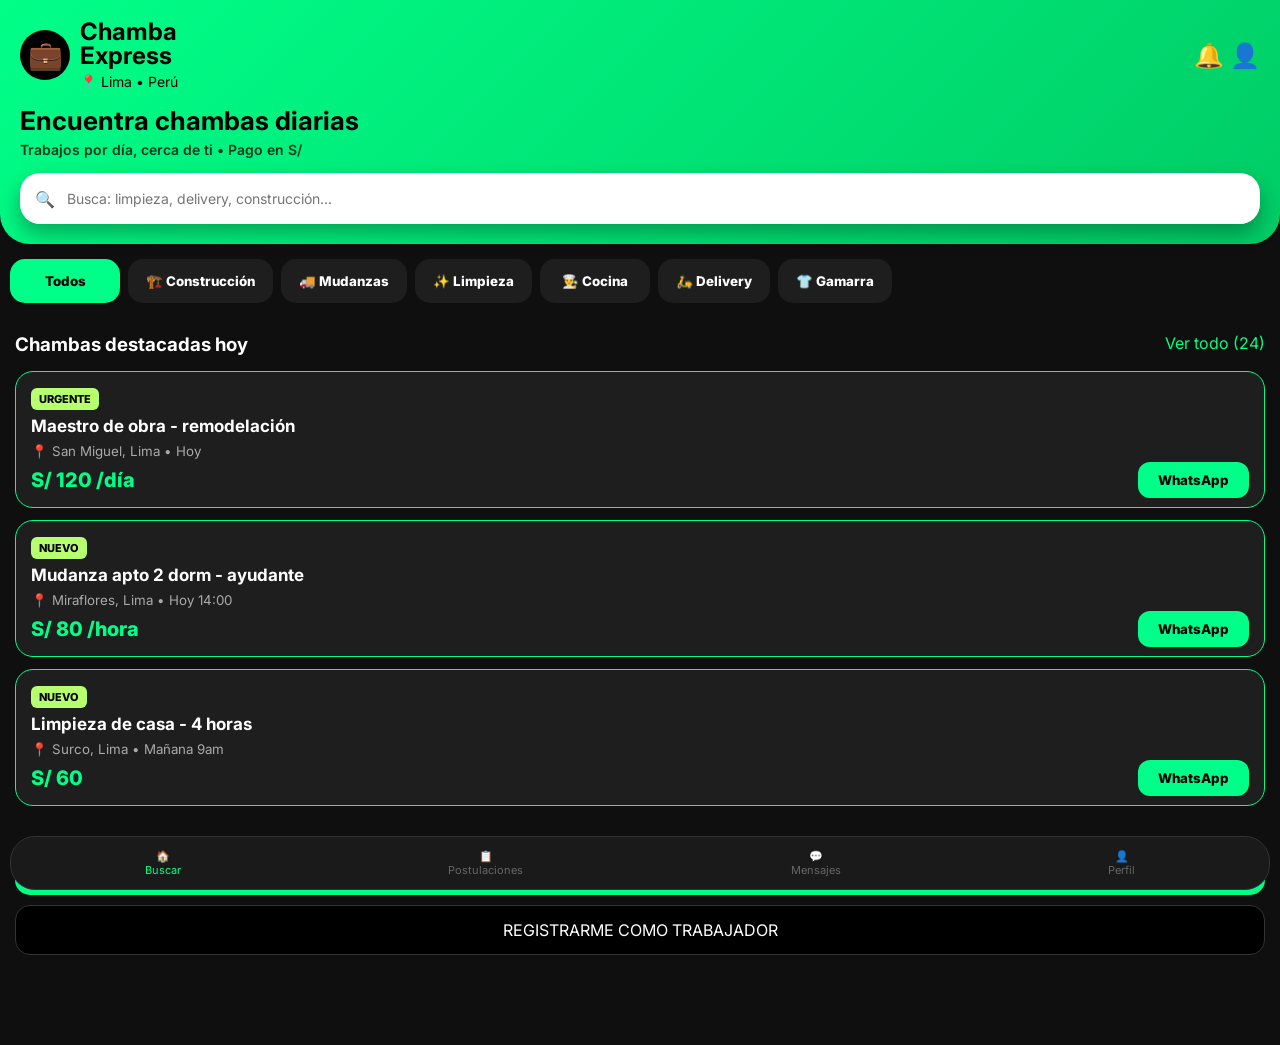
==== index.html @ c12f16a2 "Actualizar index.html" ====
<!DOCTYPE html>
<html lang="es">
<head>
<meta charset="UTF-8">
<meta name="viewport" content="width=device-width, initial-scale=1.0">
<title>Chamba Express Lima</title>
<link href="https://fonts.googleapis.com/css2?family=Inter:wght@600;800&display=swap" rel="stylesheet">
<style>
*{font-family:'Inter',sans-serif;margin:0;box-sizing:border-box}
body{background:#0f0f0f;color:white;padding-bottom:90px}
.header{background:linear-gradient(135deg,#00ff88 0%,#00cc66 100%);padding:20px;border-radius:0 0 30px 30px}
.top{display:flex;justify-content:space-between;align-items:center}
.logo{display:flex;gap:10px;align-items:center}
.logo-icon{width:50px;height:50px;background:black;border-radius:50%;display:flex;align-items:center;justify-content:center;font-size:28px}
.header h1{color:black;line-height:1;font-size:24px}
.header p{color:black;font-size:14px;margin-top:5px}
.search-box{background:white;border-radius:20px;padding:5px 15px;display:flex;align-items:center;margin-top:15px;box-shadow:0 10px 20px rgba(0,0,0,.3)}
.search-box input{flex:1;border:none;padding:12px;outline:none;font-size:14px;color:#333}
.rubros{display:flex;gap:8px;overflow-x:auto;padding:15px 10px;scrollbar-width:none}
.rubros button{white-space:nowrap;border:none;padding:14px 18px;border-radius:15px;font-weight:800;background:#1e1e1e;color:white;min-width:110px}
.rubros button.active{background:#00ff88;color:black}
.section{padding:15px}
.card{background:#1e1e1e;border:1.5px solid #00ff88;border-radius:18px;padding:15px;margin-bottom:12px;position:relative}
.badge{background:#b6ff6e;color:black;font-size:11px;font-weight:800;padding:4px 8px;border-radius:6px;display:inline-block;margin-bottom:6px}
.card h3{font-size:17px;margin-bottom:4px}
.card small{color:#aaa}
.price{color:#00ff88;font-weight:800;font-size:20px;margin-top:8px}
.wa-btn{background:#00ff88;color:black;border:none;padding:10px 20px;border-radius:12px;font-weight:800;float:right;margin-top:-30px}
.btn-main{display:block;background:#00ff88;color:black;text-align:center;padding:16px;border-radius:15px;font-weight:800;text-decoration:none;margin:10px 15px}
.btn-sec{display:block;background:black;border:1.5px solid #333;color:white;text-align:center;padding:14px;border-radius:15px;text-decoration:none;margin:0 15px}
.nav{position:fixed;bottom:10px;left:10px;right:10px;background:#1a1a1a;border-radius:25px;display:flex;justify-content:space-around;padding:12px 0;border:1px solid #333}
.nav div{text-align:center;color:#666;font-size:11px}
.nav .active{color:#00ff88}
</style>
</head>
<body>

<div class="header">
<div class="top">
<div class="logo"><div class="logo-icon">💼</div><div><h1>Chamba<br>Express</h1><p>📍 Lima • Perú</p></div></div>
<div style="font-size:24px">🔔 👤</div>
</div>
<h2 style="color:black;margin-top:15px;font-size:26px;">Encuentra chambas diarias</h2>
<p style="color:#003a1f;font-weight:600">Trabajos por día, cerca de ti • Pago en S/</p>
<div class="search-box">
<span>🔍</span><input id="buscador" placeholder="Busca: limpieza, delivery, construcción..." onkeyup="filtrar()">
</div>
</div>

<div class="rubros">
<button class="active" onclick="filtrarRubro('Todos')">Todos</button>
<button onclick="filtrarRubro('Construccion')">🏗️ Construcción</button>
<button onclick="filtrarRubro('Mudanza')">🚚 Mudanzas</button>
<button onclick="filtrarRubro('Limpieza')">✨ Limpieza</button>
<button onclick="filtrarRubro('Cocina')">👨‍🍳 Cocina</button>
<button onclick="filtrarRubro('Delivery')">🛵 Delivery</button>
<button onclick="filtrarRubro('Gamarra')">👕 Gamarra</button>
</div>

<div class="section">
<div style="display:flex;justify-content:space-between"><h3>Chambas destacadas hoy</h3><span style="color:#00ff88">Ver todo (24)</span></div>
<div id="avisos" style="margin-top:15px"></div>
</div>

<a href="publicar.html" class="btn-main">+ PUBLICAR CHAMBA (Empleador)</a>
<a href="registro.html" class="btn-sec">REGISTRARME COMO TRABAJADOR</a>

<div class="nav">
<div class="active">🏠<br>Buscar</div><div>📋<br>Postulaciones</div><div>💬<br>Mensajes</div><div>👤<br>Perfil</div>
</div>

<script>
let avisos = JSON.parse(localStorage.getItem('avisos')||'[]');
if(avisos.length==0){
 avisos=[
  {rubro:'Construccion',titulo:'Maestro de obra - remodelación',distrito:'San Miguel, Lima • Hoy',pago:'S/ 120 /día',whatsapp:'999999999',tag:'URGENTE'},
  {rubro:'Mudanza',titulo:'Mudanza apto 2 dorm - ayudante',distrito:'Miraflores, Lima • Hoy 14:00',pago:'S/ 80 /hora',whatsapp:'999999999',tag:'NUEVO'},
  {rubro:'Limpieza',titulo:'Limpieza de casa - 4 horas',distrito:'Surco, Lima • Mañana 9am',pago:'S/ 60',whatsapp:'999999999',tag:'NUEVO'}
 ];
}
function mostrar(lista){
 document.getElementById('avisos').innerHTML=lista.map(a=>`
 <div class="card">
  <span class="badge">${a.tag||'NUEVO'}</span>
  <h3>${a.titulo}</h3>
  <small>📍 ${a.distrito}</small>
  <div class="price">${a.pago}</div>
  <a href="https://wa.me/51${a.whatsapp}?text=Hola, soy ${localStorage.getItem('nombre')||'trabajador'} vi tu chamba de ${a.titulo} en Chamba Express" target="_blank"><button class="wa-btn">WhatsApp</button></a>
 </div>
 `).join('');
}
function filtrar(){
 let t=document.getElementById('buscador').value.toLowerCase();
 mostrar(avisos.filter(a=>(a.titulo+a.distrito+a.rubro).toLowerCase().includes(t)));
}
function filtrarRubro(r){
 document.querySelectorAll('.rubros button').forEach(b=>b.classList.remove('active'));
 event.target.classList.add('active');
 if(r=='Todos') mostrar(avisos); else mostrar(avisos.filter(a=>a.rubro==r));
}
mostrar(avisos);
</script>
</body>
</html>
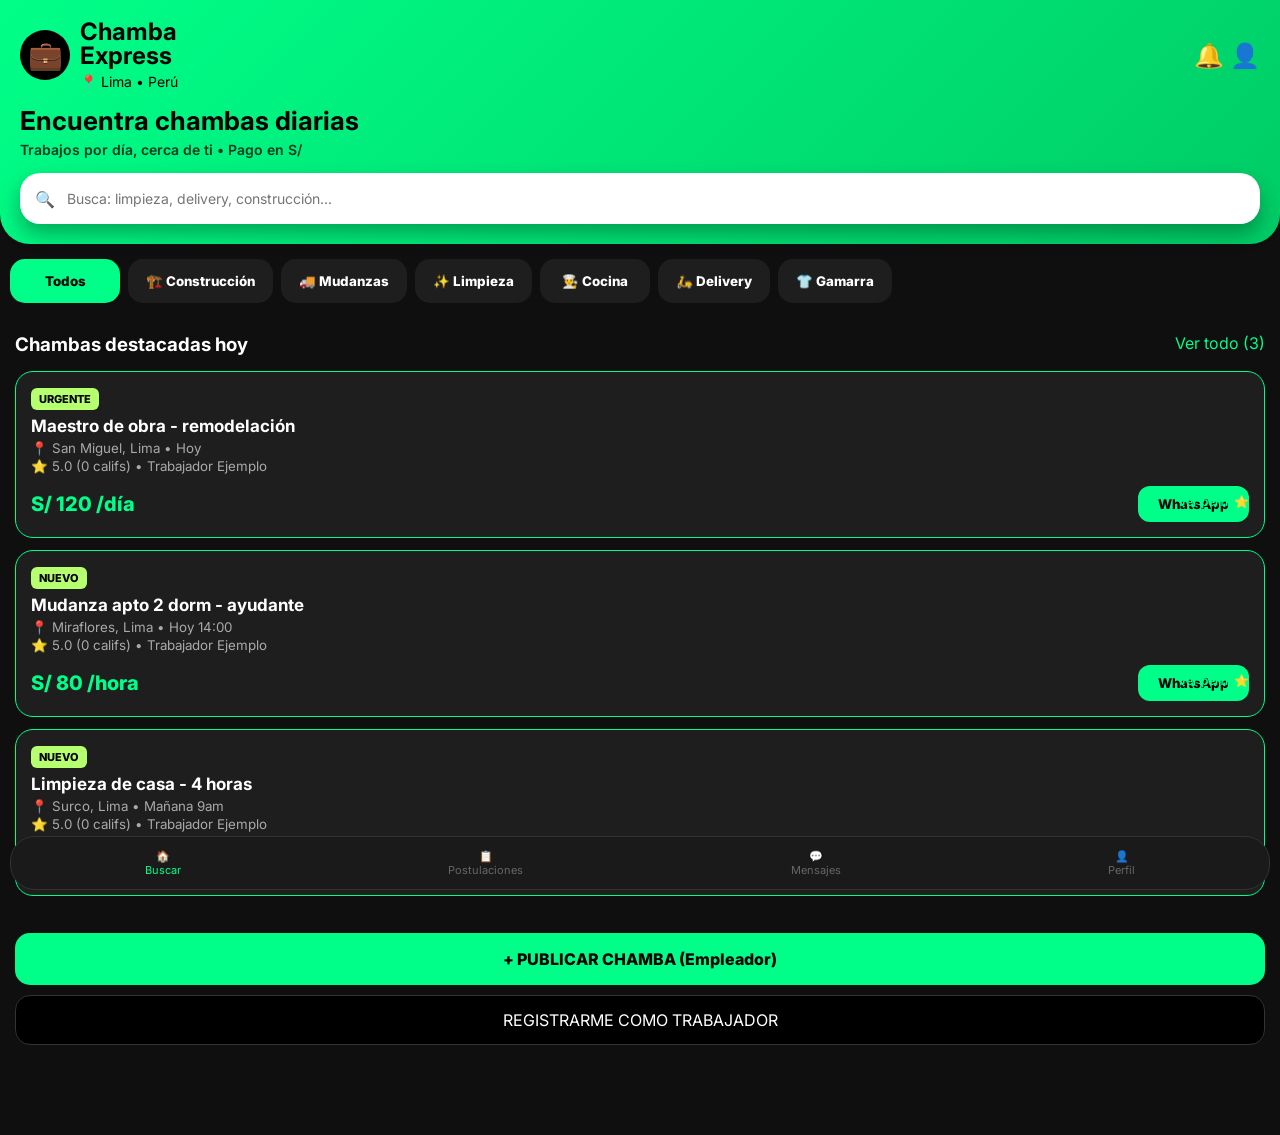
==== commit 197e48ac: "Actualizar index.html" ====
--- a/index.html
+++ b/index.html
@@ -23,9 +23,10 @@
 .card{background:#1e1e1e;border:1.5px solid #00ff88;border-radius:18px;padding:15px;margin-bottom:12px;position:relative}
 .badge{background:#b6ff6e;color:black;font-size:11px;font-weight:800;padding:4px 8px;border-radius:6px;display:inline-block;margin-bottom:6px}
 .card h3{font-size:17px;margin-bottom:4px}
-.card small{color:#aaa}
+.card small{color:#aaa;display:block;margin-bottom:2px}
 .price{color:#00ff88;font-weight:800;font-size:20px;margin-top:8px}
-.wa-btn{background:#00ff88;color:black;border:none;padding:10px 20px;border-radius:12px;font-weight:800;float:right;margin-top:-30px}
+.wa-btn{background:#00ff88;color:black;border:none;padding:10px 20px;border-radius:12px;font-weight:800;float:right;margin-top:-30px;cursor:pointer}
+.link-perfil{color:#00ff88;font-size:12px;text-decoration:none;font-weight:600}
 .btn-main{display:block;background:#00ff88;color:black;text-align:center;padding:16px;border-radius:15px;font-weight:800;text-decoration:none;margin:10px 15px}
 .btn-sec{display:block;background:black;border:1.5px solid #333;color:white;text-align:center;padding:14px;border-radius:15px;text-decoration:none;margin:0 15px}
 .nav{position:fixed;bottom:10px;left:10px;right:10px;background:#1a1a1a;border-radius:25px;display:flex;justify-content:space-around;padding:12px 0;border:1px solid #333}
@@ -48,17 +49,17 @@
 </div>
 
 <div class="rubros">
-<button class="active" onclick="filtrarRubro('Todos')">Todos</button>
-<button onclick="filtrarRubro('Construccion')">🏗️ Construcción</button>
-<button onclick="filtrarRubro('Mudanza')">🚚 Mudanzas</button>
-<button onclick="filtrarRubro('Limpieza')">✨ Limpieza</button>
-<button onclick="filtrarRubro('Cocina')">👨‍🍳 Cocina</button>
-<button onclick="filtrarRubro('Delivery')">🛵 Delivery</button>
-<button onclick="filtrarRubro('Gamarra')">👕 Gamarra</button>
+<button class="active" onclick="filtrarRubro('Todos',event)">Todos</button>
+<button onclick="filtrarRubro('Construccion',event)">🏗️ Construcción</button>
+<button onclick="filtrarRubro('Mudanza',event)">🚚 Mudanzas</button>
+<button onclick="filtrarRubro('Limpieza',event)">✨ Limpieza</button>
+<button onclick="filtrarRubro('Cocina',event)">👨‍🍳 Cocina</button>
+<button onclick="filtrarRubro('Delivery',event)">🛵 Delivery</button>
+<button onclick="filtrarRubro('Gamarra',event)">👕 Gamarra</button>
 </div>
 
 <div class="section">
-<div style="display:flex;justify-content:space-between"><h3>Chambas destacadas hoy</h3><span style="color:#00ff88">Ver todo (24)</span></div>
+<div style="display:flex;justify-content:space-between"><h3>Chambas destacadas hoy</h3><span style="color:#00ff88" id="contador">Ver todo (0)</span></div>
 <div id="avisos" style="margin-top:15px"></div>
 </div>
 
@@ -66,10 +67,11 @@
 <a href="registro.html" class="btn-sec">REGISTRARME COMO TRABAJADOR</a>
 
 <div class="nav">
-<div class="active">🏠<br>Buscar</div><div>📋<br>Postulaciones</div><div>💬<br>Mensajes</div><div>👤<br>Perfil</div>
+<div class="active">🏠<br>Buscar</div><div>📋<br>Postulaciones</div><div>💬<br>Mensajes</div><div onclick="location.href='perfil.html'">👤<br>Perfil</div>
 </div>
 
 <script>
+// DATOS
 let avisos = JSON.parse(localStorage.getItem('avisos')||'[]');
 if(avisos.length==0){
  avisos=[
@@ -77,27 +79,50 @@
   {rubro:'Mudanza',titulo:'Mudanza apto 2 dorm - ayudante',distrito:'Miraflores, Lima • Hoy 14:00',pago:'S/ 80 /hora',whatsapp:'999999999',tag:'NUEVO'},
   {rubro:'Limpieza',titulo:'Limpieza de casa - 4 horas',distrito:'Surco, Lima • Mañana 9am',pago:'S/ 60',whatsapp:'999999999',tag:'NUEVO'}
  ];
+ localStorage.setItem('avisos',JSON.stringify(avisos));
 }
+
+// FUNCION ACTUALIZADA CON CALIFICACION
+function obtenerRatingTrabajador(){
+ let nombre = localStorage.getItem('nombre') || 'Trabajador Ejemplo';
+ let califs = JSON.parse(localStorage.getItem('califs_'+nombre) || '[]');
+ let prom = califs.length ? (califs.reduce((s,b)=>s+parseInt(b.estrellas),0)/califs.length).toFixed(1) : '5.0';
+ return {nombre, prom, total: califs.length};
+}
+
 function mostrar(lista){
+ document.getElementById('contador').innerText = `Ver todo (${lista.length})`;
+ let rating = obtenerRatingTrabajador();
  document.getElementById('avisos').innerHTML=lista.map(a=>`
  <div class="card">
   <span class="badge">${a.tag||'NUEVO'}</span>
   <h3>${a.titulo}</h3>
   <small>📍 ${a.distrito}</small>
-  <div class="price">${a.pago}</div>
-  <a href="https://wa.me/51${a.whatsapp}?text=Hola, soy ${localStorage.getItem('nombre')||'trabajador'} vi tu chamba de ${a.titulo} en Chamba Express" target="_blank"><button class="wa-btn">WhatsApp</button></a>
+  <small>⭐ ${rating.prom} (${rating.total} califs) • ${rating.nombre}</small>
+  <div style="display:flex;justify-content:space-between;align-items:center;margin-top:10px">
+   <div class="price">${a.pago}</div>
+   <div>
+    <a href="perfil.html?trabajador=${encodeURIComponent(rating.nombre)}" class="link-perfil">Ver perfil ⭐</a>
+   </div>
+  </div>
+  <a href="https://wa.me/51${a.whatsapp}?text=Hola, soy ${rating.nombre} ⭐${rating.prom} vi tu chamba de ${a.titulo} en Chamba Express" target="_blank"><button class="wa-btn">WhatsApp</button></a>
+  <div style="clear:both"></div>
  </div>
- `).join('');
+ `).join('') || '<p style="color:#666;text-align:center;margin-top:20px">No hay chambas en este rubro</p>';
 }
+
 function filtrar(){
  let t=document.getElementById('buscador').value.toLowerCase();
- mostrar(avisos.filter(a=>(a.titulo+a.distrito+a.rubro).toLowerCase().includes(t)));
+ mostrar(avisos.filter(a=>(a.titulo+a.distrito+a.rubro+a.pago).toLowerCase().includes(t)));
 }
-function filtrarRubro(r){
+
+function filtrarRubro(r, e){
  document.querySelectorAll('.rubros button').forEach(b=>b.classList.remove('active'));
- event.target.classList.add('active');
+ if(e) e.target.classList.add('active');
  if(r=='Todos') mostrar(avisos); else mostrar(avisos.filter(a=>a.rubro==r));
 }
+
+// INICIO
 mostrar(avisos);
 </script>
 </body>
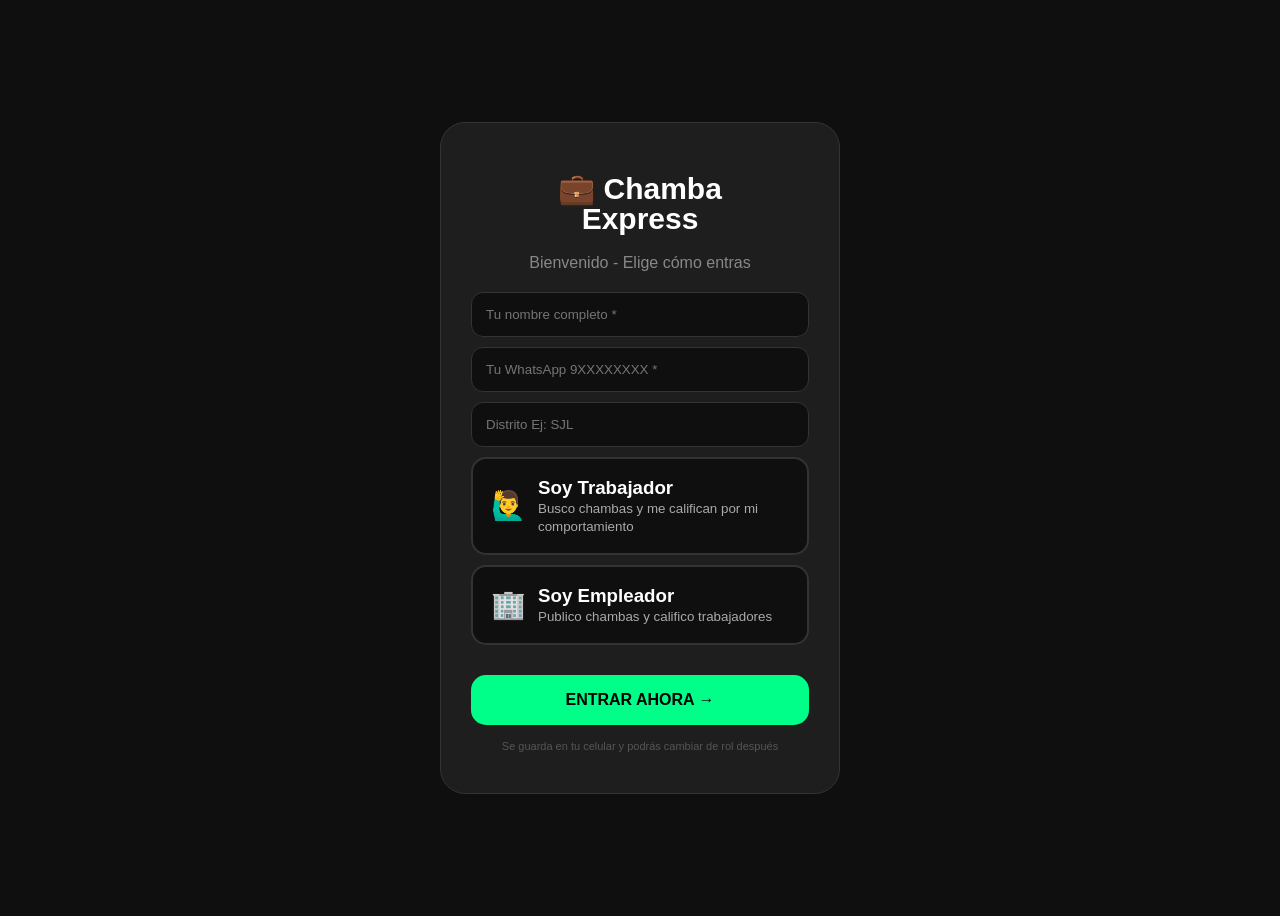
==== commit b808327a: "Actualizar index.html" ====
--- a/index.html
+++ b/index.html
@@ -1,51 +1,38 @@
 <!DOCTYPE html>
 <html lang="es">
 <head>
-<meta charset="UTF-8">
-<meta name="viewport" content="width=device-width, initial-scale=1.0">
+<meta charset="UTF-8"><meta name="viewport" content="width=device-width, initial-scale=1.0">
 <title>Chamba Express Lima</title>
-<link href="https://fonts.googleapis.com/css2?family=Inter:wght@600;800&display=swap" rel="stylesheet">
 <style>
-*{font-family:'Inter',sans-serif;margin:0;box-sizing:border-box}
+*{font-family:Arial,sans-serif;margin:0;box-sizing:border-box}
 body{background:#0f0f0f;color:white;padding-bottom:90px}
 .header{background:linear-gradient(135deg,#00ff88 0%,#00cc66 100%);padding:20px;border-radius:0 0 30px 30px}
 .top{display:flex;justify-content:space-between;align-items:center}
-.logo{display:flex;gap:10px;align-items:center}
-.logo-icon{width:50px;height:50px;background:black;border-radius:50%;display:flex;align-items:center;justify-content:center;font-size:28px}
-.header h1{color:black;line-height:1;font-size:24px}
-.header p{color:black;font-size:14px;margin-top:5px}
-.search-box{background:white;border-radius:20px;padding:5px 15px;display:flex;align-items:center;margin-top:15px;box-shadow:0 10px 20px rgba(0,0,0,.3)}
+.logo{display:flex;gap:10px;align-items:center}.logo-icon{width:50px;height:50px;background:black;border-radius:50%;display:flex;align-items:center;justify-content:center;font-size:28px}
+.header h1{color:black;line-height:1;font-size:24px}.header p{color:black;font-size:14px;margin-top:5px}
+.search-box{background:white;border-radius:20px;padding:5px 15px;display:flex;align-items:center;margin-top:15px}
 .search-box input{flex:1;border:none;padding:12px;outline:none;font-size:14px;color:#333}
-.rubros{display:flex;gap:8px;overflow-x:auto;padding:15px 10px;scrollbar-width:none}
+.rubros{display:flex;gap:8px;overflow-x:auto;padding:15px 10px}
 .rubros button{white-space:nowrap;border:none;padding:14px 18px;border-radius:15px;font-weight:800;background:#1e1e1e;color:white;min-width:110px}
 .rubros button.active{background:#00ff88;color:black}
-.section{padding:15px}
-.card{background:#1e1e1e;border:1.5px solid #00ff88;border-radius:18px;padding:15px;margin-bottom:12px;position:relative}
+.card{background:#1e1e1e;border:1.5px solid #00ff88;border-radius:18px;padding:15px;margin-bottom:12px}
 .badge{background:#b6ff6e;color:black;font-size:11px;font-weight:800;padding:4px 8px;border-radius:6px;display:inline-block;margin-bottom:6px}
-.card h3{font-size:17px;margin-bottom:4px}
-.card small{color:#aaa;display:block;margin-bottom:2px}
 .price{color:#00ff88;font-weight:800;font-size:20px;margin-top:8px}
 .wa-btn{background:#00ff88;color:black;border:none;padding:10px 20px;border-radius:12px;font-weight:800;float:right;margin-top:-30px;cursor:pointer}
-.link-perfil{color:#00ff88;font-size:12px;text-decoration:none;font-weight:600}
 .btn-main{display:block;background:#00ff88;color:black;text-align:center;padding:16px;border-radius:15px;font-weight:800;text-decoration:none;margin:10px 15px}
-.btn-sec{display:block;background:black;border:1.5px solid #333;color:white;text-align:center;padding:14px;border-radius:15px;text-decoration:none;margin:0 15px}
+.btn-sec{display:block;background:#222;border:1px solid #333;color:white;text-align:center;padding:14px;border-radius:15px;text-decoration:none;margin:0 15px}
 .nav{position:fixed;bottom:10px;left:10px;right:10px;background:#1a1a1a;border-radius:25px;display:flex;justify-content:space-around;padding:12px 0;border:1px solid #333}
-.nav div{text-align:center;color:#666;font-size:11px}
-.nav .active{color:#00ff88}
+.nav div{text-align:center;color:#666;font-size:11px}.nav .active{color:#00ff88}
 </style>
 </head>
 <body>
+<script>if(!localStorage.getItem('rol')) location.href='login.html';</script>
 
 <div class="header">
-<div class="top">
-<div class="logo"><div class="logo-icon">💼</div><div><h1>Chamba<br>Express</h1><p>📍 Lima • Perú</p></div></div>
-<div style="font-size:24px">🔔 👤</div>
-</div>
-<h2 style="color:black;margin-top:15px;font-size:26px;">Encuentra chambas diarias</h2>
-<p style="color:#003a1f;font-weight:600">Trabajos por día, cerca de ti • Pago en S/</p>
-<div class="search-box">
-<span>🔍</span><input id="buscador" placeholder="Busca: limpieza, delivery, construcción..." onkeyup="filtrar()">
-</div>
+<div class="top"><div class="logo"><div class="logo-icon">💼</div><div><h1>Chamba<br>Express</h1><p id="saludo">📍 Lima • Perú</p></div></div><div>🔔 👤</div></div>
+<h2 style="color:black;margin-top:15px;font-size:24px;">Encuentra chambas diarias</h2>
+<p style="color:#003a1f;font-weight:600">Pago en S/ • Calificación por comportamiento</p>
+<div class="search-box"><span>🔍</span><input id="buscador" placeholder="Busca: limpieza, delivery..." onkeyup="filtrar()"></div>
 </div>
 
 <div class="rubros">
@@ -58,71 +45,59 @@
 <button onclick="filtrarRubro('Gamarra',event)">👕 Gamarra</button>
 </div>
 
-<div class="section">
-<div style="display:flex;justify-content:space-between"><h3>Chambas destacadas hoy</h3><span style="color:#00ff88" id="contador">Ver todo (0)</span></div>
-<div id="avisos" style="margin-top:15px"></div>
+<div style="padding:15px"><div style="display:flex;justify-content:space-between"><h3>Chambas hoy</h3><span style="color:#00ff88" id="contador"></span></div><div id="avisos" style="margin-top:15px"></div></div>
+
+<div id="zonaEmpleador" style="display:none">
+<a href="publicar.html" class="btn-main">+ PUBLICAR CHAMBA (Empleador)</a>
+<p style="text-align:center;color:#666;font-size:12px;margin-top:8px">Puedes calificar trabajadores en su perfil</p>
 </div>
+<div id="zonaTrabajador" style="display:none">
+<a href="perfil.html" class="btn-sec">VER MI PERFIL ⭐ Y MIS COMENTARIOS</a>
+</div>
+<a href="#" onclick="if(confirm('¿Salir y cambiar de rol?')){localStorage.clear();location.href='login.html'}" style="display:block;text-align:center;color:#555;margin-top:20px;font-size:12px">Cambiar rol / Salir</a>
 
-<a href="publicar.html" class="btn-main">+ PUBLICAR CHAMBA (Empleador)</a>
-<a href="registro.html" class="btn-sec">REGISTRARME COMO TRABAJADOR</a>
-
-<div class="nav">
-<div class="active">🏠<br>Buscar</div><div>📋<br>Postulaciones</div><div>💬<br>Mensajes</div><div onclick="location.href='perfil.html'">👤<br>Perfil</div>
-</div>
+<div class="nav"><div class="active">🏠<br>Buscar</div><div>📋<br>Postulaciones</div><div>💬<br>Mensajes</div><div onclick="location.href='perfil.html'">👤<br>Perfil</div></div>
 
 <script>
-// DATOS
 let avisos = JSON.parse(localStorage.getItem('avisos')||'[]');
 if(avisos.length==0){
  avisos=[
-  {rubro:'Construccion',titulo:'Maestro de obra - remodelación',distrito:'San Miguel, Lima • Hoy',pago:'S/ 120 /día',whatsapp:'999999999',tag:'URGENTE'},
-  {rubro:'Mudanza',titulo:'Mudanza apto 2 dorm - ayudante',distrito:'Miraflores, Lima • Hoy 14:00',pago:'S/ 80 /hora',whatsapp:'999999999',tag:'NUEVO'},
-  {rubro:'Limpieza',titulo:'Limpieza de casa - 4 horas',distrito:'Surco, Lima • Mañana 9am',pago:'S/ 60',whatsapp:'999999999',tag:'NUEVO'}
+  {rubro:'Construccion',titulo:'Maestro de obra - remodelación',distrito:'San Miguel • Hoy',pago:'S/ 120 /día',whatsapp:'999999999',tag:'URGENTE'},
+  {rubro:'Mudanza',titulo:'Mudanza apto 2 dorm',distrito:'Miraflores • Hoy 14:00',pago:'S/ 80 /hora',whatsapp:'999999999',tag:'NUEVO'},
+  {rubro:'Limpieza',titulo:'Limpieza casa 4h',distrito:'Surco • Mañana',pago:'S/ 60',whatsapp:'999999999',tag:'NUEVO'}
  ];
  localStorage.setItem('avisos',JSON.stringify(avisos));
 }
 
-// FUNCION ACTUALIZADA CON CALIFICACION
-function obtenerRatingTrabajador(){
- let nombre = localStorage.getItem('nombre') || 'Trabajador Ejemplo';
- let califs = JSON.parse(localStorage.getItem('califs_'+nombre) || '[]');
- let prom = califs.length ? (califs.reduce((s,b)=>s+parseInt(b.estrellas),0)/califs.length).toFixed(1) : '5.0';
- return {nombre, prom, total: califs.length};
+let nombre = localStorage.getItem('nombre')||'Usuario';
+let rol = localStorage.getItem('rol');
+document.getElementById('saludo').innerText = `Hola ${nombre} • ${rol=='empleador'?'🏢 Empleador':'🙋‍♂️ Trabajador'}`;
+if(rol=='empleador') document.getElementById('zonaEmpleador').style.display='block';
+if(rol=='trabajador') document.getElementById('zonaTrabajador').style.display='block';
+
+function getRating(nombreTrab){
+ let califs = JSON.parse(localStorage.getItem('califs_'+nombreTrab)||'[]');
+ if(califs.length==0) return {prom:'5.0',total:0,stars:'⭐⭐⭐⭐⭐'};
+ let prom = (califs.reduce((s,b)=>s+parseInt(b.estrellas),0)/califs.length).toFixed(1);
+ return {prom,total:califs.length,stars:'⭐'.repeat(Math.round(prom))};
 }
 
 function mostrar(lista){
- document.getElementById('contador').innerText = `Ver todo (${lista.length})`;
- let rating = obtenerRatingTrabajador();
+ document.getElementById('contador').innerText=`(${lista.length})`;
+ let rating = getRating(nombre);
  document.getElementById('avisos').innerHTML=lista.map(a=>`
- <div class="card">
-  <span class="badge">${a.tag||'NUEVO'}</span>
-  <h3>${a.titulo}</h3>
-  <small>📍 ${a.distrito}</small>
-  <small>⭐ ${rating.prom} (${rating.total} califs) • ${rating.nombre}</small>
-  <div style="display:flex;justify-content:space-between;align-items:center;margin-top:10px">
+  <div class="card">
+   <span class="badge">${a.tag||'NUEVO'}</span>
+   <h3>${a.titulo}</h3>
+   <small>📍 ${a.distrito} • ${a.rubro}</small>
+   ${rol=='empleador'?`<small style="color:#00ff88">Tu chamba publicada</small>`:`<small style="color:#aaa">${rating.stars} ${rating.prom} (${rating.total}) • Ver <a href="perfil.html?trabajador=${encodeURIComponent(nombre)}" style="color:#00ff88">mi calificación</a></small>`}
    <div class="price">${a.pago}</div>
-   <div>
-    <a href="perfil.html?trabajador=${encodeURIComponent(rating.nombre)}" class="link-perfil">Ver perfil ⭐</a>
-   </div>
-  </div>
-  <a href="https://wa.me/51${a.whatsapp}?text=Hola, soy ${rating.nombre} ⭐${rating.prom} vi tu chamba de ${a.titulo} en Chamba Express" target="_blank"><button class="wa-btn">WhatsApp</button></a>
-  <div style="clear:both"></div>
- </div>
- `).join('') || '<p style="color:#666;text-align:center;margin-top:20px">No hay chambas en este rubro</p>';
+   ${rol=='trabajador'?`<a href="https://wa.me/51${a.whatsapp}?text=Hola soy ${nombre} ⭐${rating.prom} distrito ${localStorage.getItem('distrito')||''} vi tu chamba de ${a.titulo}" target="_blank"><button class="wa-btn">WhatsApp</button></a>`:''}
+   <div style="clear:both"></div>
+  </div>`).join('');
 }
-
-function filtrar(){
- let t=document.getElementById('buscador').value.toLowerCase();
- mostrar(avisos.filter(a=>(a.titulo+a.distrito+a.rubro+a.pago).toLowerCase().includes(t)));
-}
-
-function filtrarRubro(r, e){
- document.querySelectorAll('.rubros button').forEach(b=>b.classList.remove('active'));
- if(e) e.target.classList.add('active');
- if(r=='Todos') mostrar(avisos); else mostrar(avisos.filter(a=>a.rubro==r));
-}
-
-// INICIO
+function filtrar(){let t=buscador.value.toLowerCase();mostrar(avisos.filter(a=>(a.titulo+a.distrito+a.rubro).toLowerCase().includes(t)));}
+function filtrarRubro(r,e){document.querySelectorAll('.rubros button').forEach(b=>b.classList.remove('active'));if(e)e.target.classList.add('active');if(r=='Todos')mostrar(avisos);else mostrar(avisos.filter(a=>a.rubro==r));}
 mostrar(avisos);
 </script>
 </body>
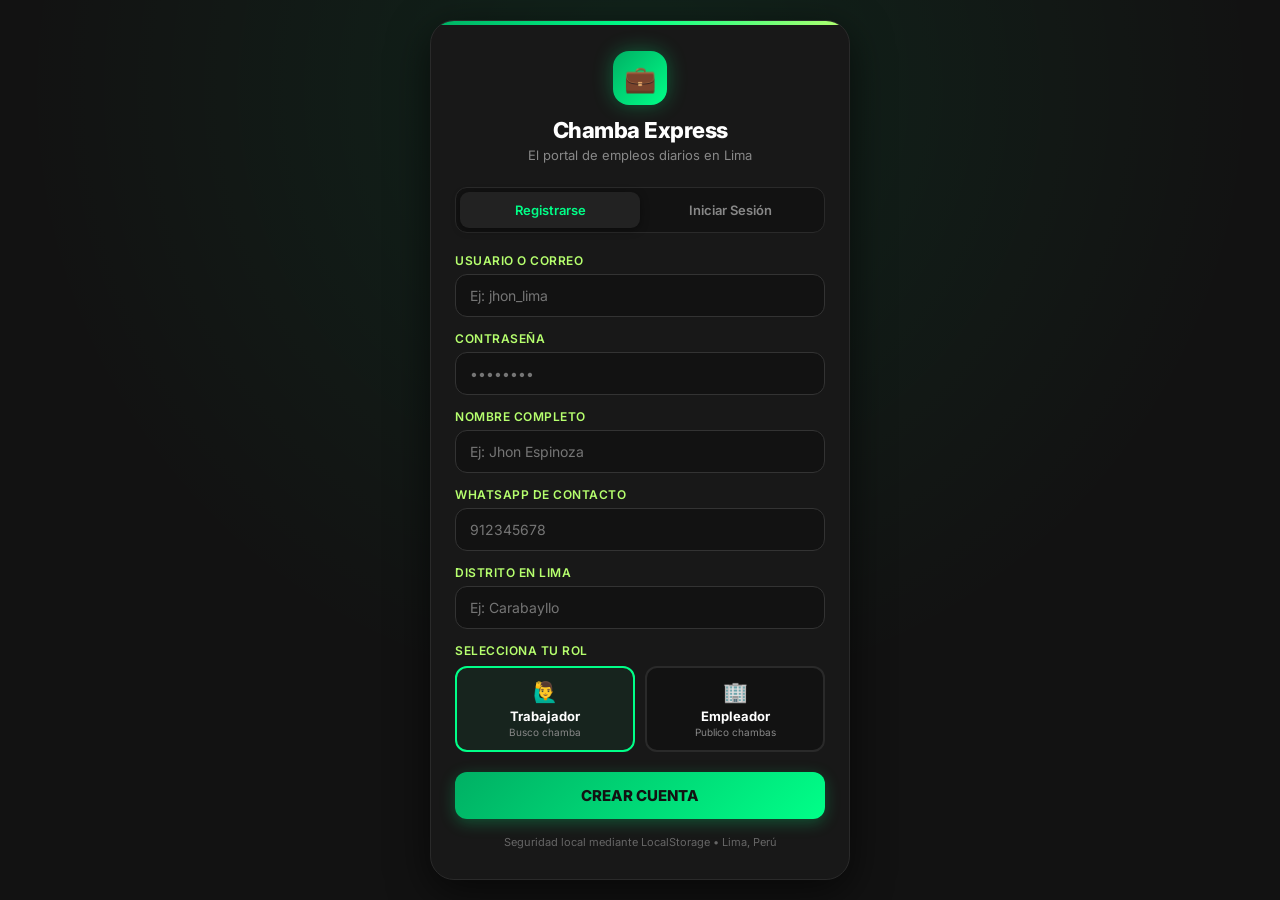
==== commit c4dc67ec: "Actualizar index.html" ====
--- a/index.html
+++ b/index.html
@@ -1,104 +1,508 @@
 <!DOCTYPE html>
 <html lang="es">
 <head>
-<meta charset="UTF-8"><meta name="viewport" content="width=device-width, initial-scale=1.0">
-<title>Chamba Express Lima</title>
-<style>
-*{font-family:Arial,sans-serif;margin:0;box-sizing:border-box}
-body{background:#0f0f0f;color:white;padding-bottom:90px}
-.header{background:linear-gradient(135deg,#00ff88 0%,#00cc66 100%);padding:20px;border-radius:0 0 30px 30px}
-.top{display:flex;justify-content:space-between;align-items:center}
-.logo{display:flex;gap:10px;align-items:center}.logo-icon{width:50px;height:50px;background:black;border-radius:50%;display:flex;align-items:center;justify-content:center;font-size:28px}
-.header h1{color:black;line-height:1;font-size:24px}.header p{color:black;font-size:14px;margin-top:5px}
-.search-box{background:white;border-radius:20px;padding:5px 15px;display:flex;align-items:center;margin-top:15px}
-.search-box input{flex:1;border:none;padding:12px;outline:none;font-size:14px;color:#333}
-.rubros{display:flex;gap:8px;overflow-x:auto;padding:15px 10px}
-.rubros button{white-space:nowrap;border:none;padding:14px 18px;border-radius:15px;font-weight:800;background:#1e1e1e;color:white;min-width:110px}
-.rubros button.active{background:#00ff88;color:black}
-.card{background:#1e1e1e;border:1.5px solid #00ff88;border-radius:18px;padding:15px;margin-bottom:12px}
-.badge{background:#b6ff6e;color:black;font-size:11px;font-weight:800;padding:4px 8px;border-radius:6px;display:inline-block;margin-bottom:6px}
-.price{color:#00ff88;font-weight:800;font-size:20px;margin-top:8px}
-.wa-btn{background:#00ff88;color:black;border:none;padding:10px 20px;border-radius:12px;font-weight:800;float:right;margin-top:-30px;cursor:pointer}
-.btn-main{display:block;background:#00ff88;color:black;text-align:center;padding:16px;border-radius:15px;font-weight:800;text-decoration:none;margin:10px 15px}
-.btn-sec{display:block;background:#222;border:1px solid #333;color:white;text-align:center;padding:14px;border-radius:15px;text-decoration:none;margin:0 15px}
-.nav{position:fixed;bottom:10px;left:10px;right:10px;background:#1a1a1a;border-radius:25px;display:flex;justify-content:space-around;padding:12px 0;border:1px solid #333}
-.nav div{text-align:center;color:#666;font-size:11px}.nav .active{color:#00ff88}
-</style>
+    <meta charset="UTF-8">
+    <meta name="viewport" content="width=device-width, initial-scale=1.0">
+    <title>Chamba Express Lima</title>
+    <link href="https://fonts.googleapis.com/css2?family=Inter:wght@400;500;600;700&display=swap" rel="stylesheet">
+    <style>
+        * {
+            box-sizing: border-box;
+            margin: 0;
+            padding: 0;
+            font-family: 'Inter', sans-serif;
+        }
+        body {
+            background-color: #121212;
+            color: #ffffff;
+            padding-bottom: 90px;
+        }
+        /* Header Verde Degradado */
+        .header {
+            background: linear-gradient(135deg, #00b064 0%, #00ff88 100%);
+            color: #000;
+            padding: 20px;
+            border-bottom-left-radius: 24px;
+            border-bottom-right-radius: 24px;
+            box-shadow: 0 4px 20px rgba(0, 255, 136, 0.2);
+        }
+        .header-top {
+            display: flex;
+            justify-content: space-between;
+            align-items: center;
+            margin-bottom: 14px;
+        }
+        .header-left-box {
+            display: flex;
+            align-items: center;
+            gap: 10px;
+        }
+        .menu-btn {
+            background: rgba(0, 0, 0, 0.15);
+            border: none;
+            color: #000;
+            font-size: 20px;
+            padding: 6px 10px;
+            border-radius: 10px;
+            cursor: pointer;
+            font-weight: bold;
+        }
+        .brand-icon-box {
+            background: #121212;
+            color: #00ff88;
+            width: 38px;
+            height: 38px;
+            border-radius: 10px;
+            display: flex;
+            align-items: center;
+            justify-content: center;
+            font-size: 18px;
+        }
+        .profile-chip {
+            background: rgba(0, 0, 0, 0.15);
+            padding: 6px 12px;
+            border-radius: 10px;
+            color: #000;
+            font-size: 12px;
+            font-weight: 700;
+            text-decoration: none;
+        }
+        .header h2 {
+            font-size: 22px;
+            font-weight: 700;
+            letter-spacing: -0.5px;
+            margin-bottom: 4px;
+        }
+        .header p {
+            font-size: 13px;
+            color: #121212;
+            font-weight: 500;
+        }
+
+        /* Buscador */
+        .search-container {
+            margin-top: 14px;
+            background: #ffffff;
+            border-radius: 14px;
+            display: flex;
+            align-items: center;
+            padding: 10px 14px;
+            box-shadow: 0 4px 12px rgba(0,0,0,0.1);
+        }
+        .search-container input {
+            border: none;
+            outline: none;
+            width: 100%;
+            font-size: 14px;
+            color: #333;
+            background: transparent;
+            margin-left: 8px;
+        }
+
+        /* Categorías / Rubros Horizontales */
+        .rubros-scroll {
+            display: flex;
+            gap: 8px;
+            padding: 16px 20px;
+            overflow-x: auto;
+            scrollbar-width: none;
+        }
+        .rubros-scroll::-webkit-scrollbar {
+            display: none;
+        }
+        .rubro-chip {
+            background: #1e1e1e;
+            border: 1px solid #333;
+            color: #fff;
+            padding: 8px 16px;
+            border-radius: 20px;
+            font-size: 13px;
+            font-weight: 500;
+            white-space: nowrap;
+            cursor: pointer;
+            transition: all 0.2s;
+        }
+        .rubro-chip.active {
+            background: #00ff88;
+            color: #121212;
+            border-color: #00ff88;
+            font-weight: 700;
+        }
+
+        /* Contenedor Principal */
+        .container {
+            padding: 0 20px 20px 20px;
+            max-width: 600px;
+            margin: 0 auto;
+        }
+        .section-header {
+            display: flex;
+            justify-content: space-between;
+            align-items: center;
+            margin-bottom: 14px;
+        }
+        .section-title {
+            font-size: 16px;
+            font-weight: 700;
+            color: #fff;
+        }
+        .section-counter {
+            font-size: 13px;
+            color: #00ff88;
+            font-weight: 600;
+        }
+
+        /* Cards de Chambas (Estilo exacto solicitado con borde #00ff88 y badge #b6ff6e) */
+        .cards-list {
+            display: flex;
+            flex-direction: column;
+            gap: 16px;
+        }
+        .chamba-card {
+            background: #181818;
+            border: 1px solid #00ff88;
+            border-radius: 16px;
+            padding: 18px;
+            position: relative;
+            box-shadow: 0 4px 20px rgba(0, 255, 136, 0.08);
+            transition: transform 0.1s;
+        }
+        .chamba-card:active {
+            transform: scale(0.99);
+        }
+        .badge {
+            background: #b6ff6e;
+            color: #121212;
+            font-size: 10px;
+            font-weight: 800;
+            padding: 4px 10px;
+            border-radius: 6px;
+            display: inline-block;
+            margin-bottom: 10px;
+            text-transform: uppercase;
+        }
+        .card-title {
+            font-size: 16px;
+            font-weight: 700;
+            color: #fff;
+            margin-bottom: 8px;
+        }
+        .card-info {
+            font-size: 13px;
+            color: #aaa;
+            margin-bottom: 12px;
+            display: flex;
+            align-items: center;
+            gap: 6px;
+        }
+        .card-footer {
+            display: flex;
+            justify-content: space-between;
+            align-items: center;
+            border-top: 1px solid #2a2a2a;
+            padding-top: 12px;
+            margin-top: 8px;
+        }
+        .card-pago {
+            font-size: 16px;
+            font-weight: 800;
+            color: #00ff88;
+        }
+        .btn-whatsapp {
+            background: #25d366;
+            color: #fff;
+            padding: 8px 14px;
+            border-radius: 10px;
+            text-decoration: none;
+            font-size: 12px;
+            font-weight: 700;
+            display: flex;
+            align-items: center;
+            gap: 6px;
+        }
+
+        /* Botón Publicar flotante (Solo para Empleadores) */
+        .publicar-btn-container {
+            margin-top: 24px;
+        }
+        .btn-publicar-main {
+            display: none;
+            background: #00ff88;
+            color: #121212;
+            font-weight: 800;
+            text-align: center;
+            padding: 16px;
+            border-radius: 14px;
+            text-decoration: none;
+            font-size: 15px;
+            box-shadow: 0 4px 20px rgba(0, 255, 136, 0.3);
+        }
+
+        /* Menú Lateral Desplegable (Sidebar Hamburguesa) */
+        .sidebar-overlay {
+            position: fixed; top: 0; left: 0; width: 100%; height: 100%;
+            background: rgba(0,0,0,0.7); z-index: 999; display: none;
+        }
+        .sidebar-menu {
+            position: fixed; top: 0; left: -280px; width: 280px; height: 100%;
+            background: #181818; border-right: 1px solid #333; z-index: 1000;
+            transition: left 0.3s ease; padding: 20px; display: flex; flex-direction: column; justify-content: space-between;
+        }
+        .sidebar-menu.open { left: 0; }
+        .sidebar-header { border-bottom: 1px solid #333; padding-bottom: 15px; margin-bottom: 15px; }
+        .sidebar-header h3 { color: #fff; font-size: 16px; margin-bottom: 4px; }
+        .sidebar-header p { color: #00ff88; font-size: 12px; }
+        .sidebar-links { display: flex; flex-direction: column; gap: 10px; }
+        .sidebar-link {
+            color: #ccc; text-decoration: none; padding: 12px; border-radius: 10px;
+            font-size: 14px; font-weight: 500; background: #222; display: flex; align-items: center; gap: 10px;
+        }
+        .sidebar-link:hover { background: #2a2a2a; color: #00ff88; }
+        .sidebar-footer { border-top: 1px solid #333; padding-top: 15px; text-align: center; }
+        .btn-logout {
+            background: #ff4d4d; color: #fff; border: none; width: 100%; padding: 12px;
+            border-radius: 10px; font-weight: 700; cursor: pointer; font-size: 13px;
+        }
+
+        /* Barra de Navegación Inferior */
+        .nav-bar {
+            position: fixed;
+            bottom: 0;
+            left: 0;
+            width: 100%;
+            background: #1a1a1a;
+            border-top: 1px solid #2a2a2a;
+            display: flex;
+            justify-content: space-around;
+            padding: 10px 0;
+            z-index: 100;
+        }
+        .nav-item {
+            text-align: center;
+            color: #888;
+            text-decoration: none;
+            font-size: 11px;
+            display: flex;
+            flex-direction: column;
+            align-items: center;
+            gap: 4px;
+        }
+        .nav-item.active {
+            color: #00ff88;
+        }
+        .nav-item svg {
+            width: 20px;
+            height: 20px;
+            fill: currentColor;
+        }
+    </style>
 </head>
 <body>
-<script>if(!localStorage.getItem('rol')) location.href='login.html';</script>
-
-<div class="header">
-<div class="top"><div class="logo"><div class="logo-icon">💼</div><div><h1>Chamba<br>Express</h1><p id="saludo">📍 Lima • Perú</p></div></div><div>🔔 👤</div></div>
-<h2 style="color:black;margin-top:15px;font-size:24px;">Encuentra chambas diarias</h2>
-<p style="color:#003a1f;font-weight:600">Pago en S/ • Calificación por comportamiento</p>
-<div class="search-box"><span>🔍</span><input id="buscador" placeholder="Busca: limpieza, delivery..." onkeyup="filtrar()"></div>
-</div>
-
-<div class="rubros">
-<button class="active" onclick="filtrarRubro('Todos',event)">Todos</button>
-<button onclick="filtrarRubro('Construccion',event)">🏗️ Construcción</button>
-<button onclick="filtrarRubro('Mudanza',event)">🚚 Mudanzas</button>
-<button onclick="filtrarRubro('Limpieza',event)">✨ Limpieza</button>
-<button onclick="filtrarRubro('Cocina',event)">👨‍🍳 Cocina</button>
-<button onclick="filtrarRubro('Delivery',event)">🛵 Delivery</button>
-<button onclick="filtrarRubro('Gamarra',event)">👕 Gamarra</button>
-</div>
-
-<div style="padding:15px"><div style="display:flex;justify-content:space-between"><h3>Chambas hoy</h3><span style="color:#00ff88" id="contador"></span></div><div id="avisos" style="margin-top:15px"></div></div>
-
-<div id="zonaEmpleador" style="display:none">
-<a href="publicar.html" class="btn-main">+ PUBLICAR CHAMBA (Empleador)</a>
-<p style="text-align:center;color:#666;font-size:12px;margin-top:8px">Puedes calificar trabajadores en su perfil</p>
-</div>
-<div id="zonaTrabajador" style="display:none">
-<a href="perfil.html" class="btn-sec">VER MI PERFIL ⭐ Y MIS COMENTARIOS</a>
-</div>
-<a href="#" onclick="if(confirm('¿Salir y cambiar de rol?')){localStorage.clear();location.href='login.html'}" style="display:block;text-align:center;color:#555;margin-top:20px;font-size:12px">Cambiar rol / Salir</a>
-
-<div class="nav"><div class="active">🏠<br>Buscar</div><div>📋<br>Postulaciones</div><div>💬<br>Mensajes</div><div onclick="location.href='perfil.html'">👤<br>Perfil</div></div>
-
-<script>
-let avisos = JSON.parse(localStorage.getItem('avisos')||'[]');
-if(avisos.length==0){
- avisos=[
-  {rubro:'Construccion',titulo:'Maestro de obra - remodelación',distrito:'San Miguel • Hoy',pago:'S/ 120 /día',whatsapp:'999999999',tag:'URGENTE'},
-  {rubro:'Mudanza',titulo:'Mudanza apto 2 dorm',distrito:'Miraflores • Hoy 14:00',pago:'S/ 80 /hora',whatsapp:'999999999',tag:'NUEVO'},
-  {rubro:'Limpieza',titulo:'Limpieza casa 4h',distrito:'Surco • Mañana',pago:'S/ 60',whatsapp:'999999999',tag:'NUEVO'}
- ];
- localStorage.setItem('avisos',JSON.stringify(avisos));
-}
-
-let nombre = localStorage.getItem('nombre')||'Usuario';
-let rol = localStorage.getItem('rol');
-document.getElementById('saludo').innerText = `Hola ${nombre} • ${rol=='empleador'?'🏢 Empleador':'🙋‍♂️ Trabajador'}`;
-if(rol=='empleador') document.getElementById('zonaEmpleador').style.display='block';
-if(rol=='trabajador') document.getElementById('zonaTrabajador').style.display='block';
-
-function getRating(nombreTrab){
- let califs = JSON.parse(localStorage.getItem('califs_'+nombreTrab)||'[]');
- if(califs.length==0) return {prom:'5.0',total:0,stars:'⭐⭐⭐⭐⭐'};
- let prom = (califs.reduce((s,b)=>s+parseInt(b.estrellas),0)/califs.length).toFixed(1);
- return {prom,total:califs.length,stars:'⭐'.repeat(Math.round(prom))};
-}
-
-function mostrar(lista){
- document.getElementById('contador').innerText=`(${lista.length})`;
- let rating = getRating(nombre);
- document.getElementById('avisos').innerHTML=lista.map(a=>`
-  <div class="card">
-   <span class="badge">${a.tag||'NUEVO'}</span>
-   <h3>${a.titulo}</h3>
-   <small>📍 ${a.distrito} • ${a.rubro}</small>
-   ${rol=='empleador'?`<small style="color:#00ff88">Tu chamba publicada</small>`:`<small style="color:#aaa">${rating.stars} ${rating.prom} (${rating.total}) • Ver <a href="perfil.html?trabajador=${encodeURIComponent(nombre)}" style="color:#00ff88">mi calificación</a></small>`}
-   <div class="price">${a.pago}</div>
-   ${rol=='trabajador'?`<a href="https://wa.me/51${a.whatsapp}?text=Hola soy ${nombre} ⭐${rating.prom} distrito ${localStorage.getItem('distrito')||''} vi tu chamba de ${a.titulo}" target="_blank"><button class="wa-btn">WhatsApp</button></a>`:''}
-   <div style="clear:both"></div>
-  </div>`).join('');
-}
-function filtrar(){let t=buscador.value.toLowerCase();mostrar(avisos.filter(a=>(a.titulo+a.distrito+a.rubro).toLowerCase().includes(t)));}
-function filtrarRubro(r,e){document.querySelectorAll('.rubros button').forEach(b=>b.classList.remove('active'));if(e)e.target.classList.add('active');if(r=='Todos')mostrar(avisos);else mostrar(avisos.filter(a=>a.rubro==r));}
-mostrar(avisos);
-</script>
+
+    <!-- Header Principal -->
+    <div class="header">
+        <div class="header-top">
+            <div class="header-left-box">
+                <button class="menu-btn" onclick="toggleMenu()">☰</button>
+                <div class="brand-icon-box">💼</div>
+                <div>
+                    <h1 style="font-size: 16px; font-weight: 700;">Chamba Express</h1>
+                    <p id="headerUserRole">Cargando...</p>
+                </div>
+            </div>
+            <a href="perfil.html" class="profile-chip">⭐ Perfil</a>
+        </div>
+        <h2>Encuentra chambas diarias</h2>
+        <p>Publica y postula de forma rápida en Lima</p>
+
+        <!-- Buscador -->
+        <div class="search-container">
+            <svg width="18" height="18" viewBox="0 0 24 24" fill="#666"><path d="M15.5 14h-.79l-.28-.27C15.41 12.59 16 11.11 16 9.5 16 5.91 13.09 3 9.5 3S3 5.91 3 9.5 5.91 16 9.5 16c1.61 0 3.09-.59 4.23-1.57l.27.28v.79l5 4.99L20.49 19l-4.99-5zm-6 0C7.01 14 5 11.99 5 9.5S7.01 5 9.5 5 14 7.01 14 9.5 11.99 14 9.5 14z"/></svg>
+            <input type="text" id="inputBuscar" placeholder="Busca: limpieza, delivery, construcción..." oninput="filtrarChambas()">
+        </div>
+    </div>
+
+    <!-- Menú Lateral Hamburguesa (Sidebar) -->
+    <div class="sidebar-overlay" id="sidebarOverlay" onclick="toggleMenu()"></div>
+    <div class="sidebar-menu" id="sidebarMenu">
+        <div>
+            <div class="sidebar-header">
+                <h3 id="sidebarUserName">Usuario</h3>
+                <p id="sidebarUserRol">Rol</p>
+            </div>
+            <div class="sidebar-links">
+                <a href="index.html" class="sidebar-link">🏠 Inicio / Buscar</a>
+                <a href="perfil.html" class="sidebar-link">⭐ Mi Perfil y Foto</a>
+                <a href="mensajes.html" class="sidebar-link">💬 Mensajes</a>
+                <a href="publicar.html" class="sidebar-link" id="linkPublicarSidebar" style="display:none;">➕ Publicar Chamba</a>
+            </div>
+        </div>
+        <div class="sidebar-footer">
+            <button class="btn-logout" onclick="cerrarSesion()">Cerrar Sesión</button>
+        </div>
+    </div>
+
+    <!-- Categorías / Rubros Horizontales -->
+    <div class="rubros-scroll" id="rubrosContainer">
+        <div class="rubro-chip active" onclick="seleccionarRubro('Todos', this)">Todos</div>
+        <div class="rubro-chip" onclick="seleccionarRubro('Construcción', this)">🧱 Construcción</div>
+        <div class="rubro-chip" onclick="seleccionarRubro('Mudanzas', this)">📦 Mudanzas</div>
+        <div class="rubro-chip" onclick="seleccionarRubro('Limpieza', this)">✨ Limpieza</div>
+        <div class="rubro-chip" onclick="seleccionarRubro('Cocina', this)">🍳 Cocina</div>
+        <div class="rubro-chip" onclick="seleccionarRubro('Delivery', this)">🛵 Delivery</div>
+        <div class="rubro-chip" onclick="seleccionarRubro('Gamarra', this)">🧵 Gamarra</div>
+    </div>
+
+    <div class="container">
+        <!-- Título de sección -->
+        <div class="section-header">
+            <span class="section-title">Chambas destacadas hoy</span>
+            <span class="section-counter" id="contadorAvisos">(0)</span>
+        </div>
+
+        <!-- Lista de Cards -->
+        <div class="cards-list" id="listaAvisosContainer">
+            <!-- Se inyecta por JS -->
+        </div>
+
+        <!-- Botón Publicar (Solo Empleador) -->
+        <div class="publicar-btn-container">
+            <a href="publicar.html" class="btn-publicar-main" id="btnPublicarMain">+ PUBLICAR CHAMBA (Empleador)</a>
+        </div>
+    </div>
+
+    <!-- Barra de Navegación Inferior -->
+    <nav class="nav-bar">
+        <a href="index.html" class="nav-item active">
+            <svg viewBox="0 0 24 24"><path d="M10 20v-6h4v6h5v-8h3L12 3 2 12h3v8z"/></svg>
+            Buscar
+        </a>
+        <a href="index.html" class="nav-item">
+            <svg viewBox="0 0 24 24"><path d="M19 3H5c-1.1 0-2 .9-2 2v14c0 1.1.9 2 2 2h14c1.1 0 2-.9 2-2V5c0-1.1-.9-2-2-2zm-5 14H7v-2h7v2zm3-4H7v-2h10v2zm0-4H7V7h10v2z"/></svg>
+            Postulaciones
+        </a>
+        <a href="mensajes.html" class="nav-item">
+            <svg viewBox="0 0 24 24"><path d="M20 2H4c-1.1 0-1.99.9-1.99 2L2 22l4-4h14c1.1 0 2-.9 2-2V4c0-1.1-.9-2-2-2zM6 9h12v2H6V9zm8 5H6v-2h8v2zm4-6H6V6h12v2z"/></svg>
+            Mensajes
+        </a>
+        <a href="perfil.html" class="nav-item">
+            <svg viewBox="0 0 24 24"><path d="M12 2C6.48 2 2 6.48 2 12s4.48 10 10 10 10-4.48 10-10S17.52 2 12 2zm0 3c1.66 0 3 1.34 3 3s-1.34 3-3 3-3-1.34-3-3 1.34-3 3-3zm0 14.2c-2.5 0-4.71-1.28-6-3.22.03-1.99 4-3.08 6-3.08 1.99 0 5.97 1.09 6 3.08-1.29 1.94-3.5 3.22-6 3.22z"/></svg>
+            Perfil
+        </a>
+    </nav>
+
+    <script>
+        // Verificación de Autenticación
+        if(!localStorage.getItem('rol')) {
+            location.href = 'login.html';
+        }
+
+        const nombreUsuario = localStorage.getItem('nombre') || 'Usuario';
+        const rolUsuario = localStorage.getItem('rol') || 'trabajador';
+        let rubroSeleccionado = 'Todos';
+
+        // Configurar Header y Sidebar según rol
+        document.getElementById('headerUserRole').innerText = `${nombreUsuario} • ${rolUsuario === 'empleador' ? '🏢 Empleador' : '🙋‍♂️ Trabajador'}`;
+        document.getElementById('sidebarUserName').innerText = nombreUsuario;
+        document.getElementById('sidebarUserRol').innerText = rolUsuario === 'empleador' ? '🏢 Empleador' : '🙋‍♂️ Trabajador';
+
+        if(rolUsuario === 'empleador') {
+            document.getElementById('btnPublicarMain').style.display = 'block';
+            document.getElementById('linkPublicarSidebar').style.display = 'flex';
+        }
+
+        function toggleMenu() {
+            const menu = document.getElementById('sidebarMenu');
+            const overlay = document.getElementById('sidebarOverlay');
+            menu.classList.toggle('open');
+            overlay.style.display = menu.classList.contains('open') ? 'block' : 'none';
+        }
+
+        function cerrarSesion() {
+            if(confirm('¿Seguro que deseas cerrar sesión?')) {
+                localStorage.removeItem('usuario_activo');
+                localStorage.removeItem('nombre');
+                localStorage.removeItem('rol');
+                location.href = 'login.html';
+            }
+        }
+
+        // Cargar Avisos iniciales si el localStorage está vacío
+        function inicializarAvisosPorDefecto() {
+            let avisos = JSON.parse(localStorage.getItem('avisos'));
+            if(!avisos || avisos.length === 0) {
+                avisos = [
+                    { id: 1, titulo: "Maestro de obra - remodelación", rubro: "Construcción", distrito: "San Miguel", pago: "S/ 120 /día", whatsapp: "51912345678", empleador: "James", tag: "URGENTE" },
+                    { id: 2, titulo: "Mudanza apto 2 dorm - ayudante", rubro: "Mudanzas", distrito: "Miraflores", pago: "S/ 80 /hora", whatsapp: "51912345678", empleador: "James", tag: "NUEVO" },
+                    { id: 3, titulo: "Limpieza de casa - 4 horas", rubro: "Limpieza", distrito: "Surco", pago: "S/ 60", whatsapp: "51912345678", empleador: "James", tag: "NUEVO" }
+                ];
+                localStorage.setItem('avisos', JSON.stringify(avisos));
+            }
+        }
+
+        function seleccionarRubro(rubro, elemento) {
+            rubroSeleccionado = rubro;
+            document.querySelectorAll('.rubro-chip').forEach(c => c.classList.remove('active'));
+            elemento.classList.add('active');
+            renderizarAvisos();
+        }
+
+        function filtrarChambas() {
+            renderizarAvisos();
+        }
+
+        function renderizarAvisos() {
+            inicializarAvisosPorDefecto();
+            let avisos = JSON.parse(localStorage.getItem('avisos')) || [];
+            const textoBusqueda = document.getElementById('inputBuscar').value.toLowerCase();
+            const contenedor = document.getElementById('listaAvisosContainer');
+
+            // Filtrar por rubro y buscador
+            let filtrados = avisos.filter(aviso => {
+                let coincideRubro = (rubroSeleccionado === 'Todos' || aviso.rubro === rubroSeleccionado);
+                let coincideTexto = aviso.titulo.toLowerCase().includes(textoBusqueda) || aviso.distrito.toLowerCase().includes(textoBusqueda);
+                return coincideRubro && coincideTexto;
+            });
+
+            document.getElementById('contadorAvisos').innerText = `(${filtrados.length})`;
+
+            if(filtrados.length === 0) {
+                contenedor.innerHTML = `<div style="text-align:center; padding: 30px; color: #888; font-size: 14px;">No se encontraron chambas con ese criterio.</div>`;
+                return;
+            }
+
+            let html = '';
+            filtrados.forEach(aviso => {
+                // Obtener calificación del empleador o creador para la card
+                const keyCalif = `califs_${aviso.empleador || 'James'}`;
+                let datosCalif = JSON.parse(localStorage.getItem(keyCalif)) || { promedio: 5.0, total: 1 };
+                let linkWa = `https://wa.me/${aviso.whatsapp}?text=Hola,%20vi%20tu%20aviso%20de%20${encodeURIComponent(aviso.titulo)}%20en%20Chamba%20Express%20y%20estoy%20interesado.`;
+
+                html += `
+                    <div class="chamba-card">
+                        <span class="badge">${aviso.tag || 'NUEVO'}</span>
+                        <div class="card-title">${aviso.titulo}</div>
+                        <div class="card-info">
+                            <span>📍 ${aviso.distrito}, Lima • ${aviso.rubro}</span>
+                        </div>
+                        <div class="card-info" style="font-size: 12px; color: #888;">
+                            ⭐ ${Number(datosCalif.promedio).toFixed(1)} (${datosCalif.total} ${datosCalif.total === 1 ? 'calif' : 'califs'}) • ${aviso.empleador || 'Empleador'}
+                        </div>
+                        <div class="card-footer">
+                            <div class="card-pago">${aviso.pago}</div>
+                            <div style="display: flex; gap: 8px; align-items: center;">
+                                <a href="perfil.html" style="font-size: 12px; color: #b6ff6e; text-decoration: none;">Ver perfil ⭐</a>
+                                <a href="${linkWa}" target="_blank" class="btn-whatsapp">WhatsApp</a>
+                            </div>
+                        </div>
+                    </div>
+                `;
+            });
+            contenedor.innerHTML = html;
+        }
+
+        // Cargar al iniciar
+        renderizarAvisos();
+    </script>
 </body>
-</html>+</html>
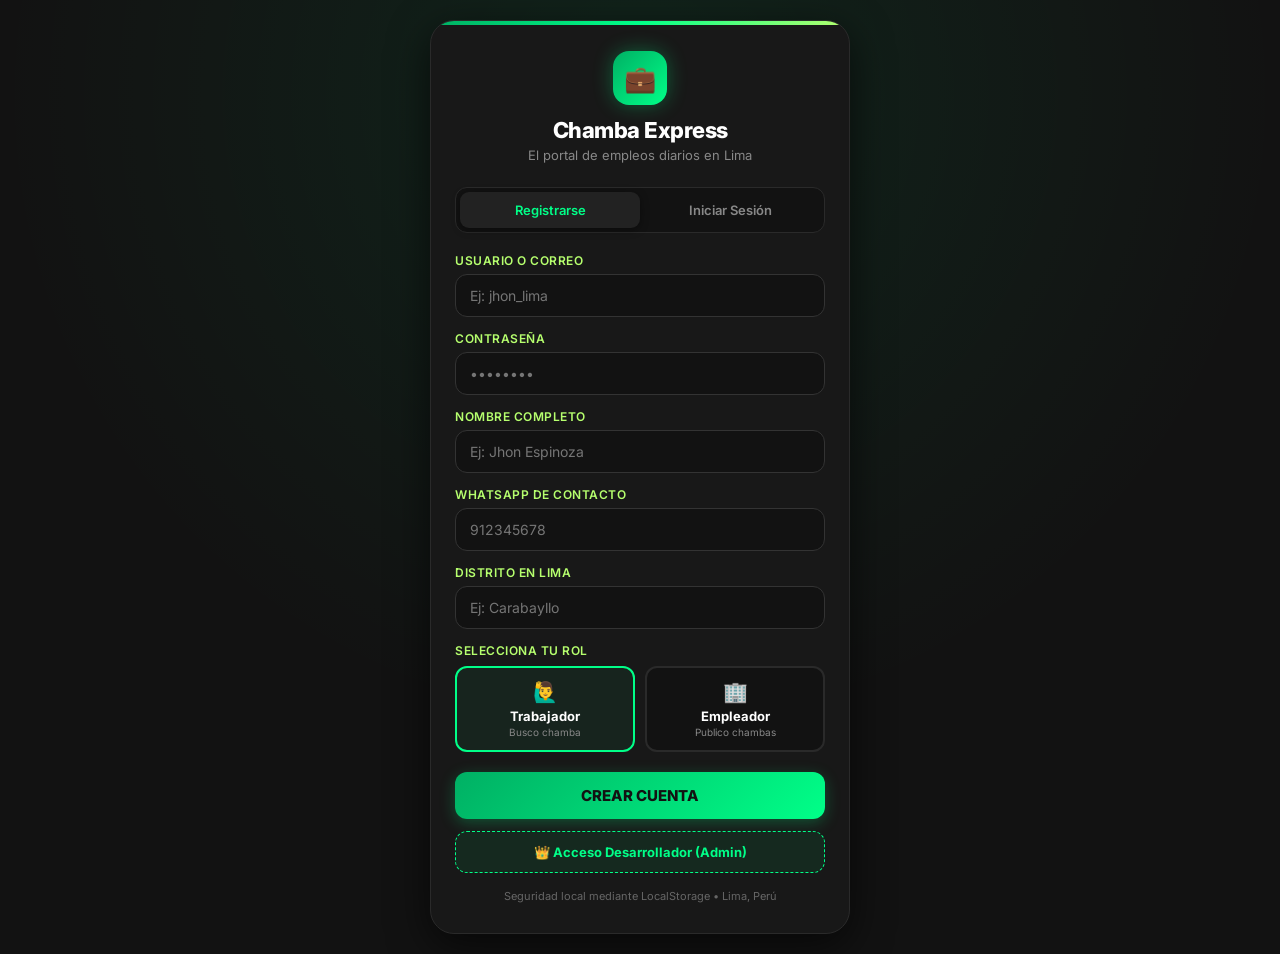
==== commit 037086d2: "Actualización de index.html" ====
--- a/index.html
+++ b/index.html
@@ -99,6 +99,19 @@
             margin-left: 8px;
         }
 
+        /* Banner de Anuncios Globales */
+        .global-banner {
+            display: none;
+            background: #b6ff6e;
+            color: #121212;
+            padding: 12px 16px;
+            margin: 15px 20px 0 20px;
+            border-radius: 12px;
+            font-size: 13px;
+            font-weight: 700;
+            box-shadow: 0 4px 12px rgba(0,0,0,0.2);
+        }
+
         /* Categorías / Rubros Horizontales */
         .rubros-scroll {
             display: flex;
@@ -152,7 +165,7 @@
             font-weight: 600;
         }
 
-        /* Cards de Chambas (Estilo exacto solicitado con borde #00ff88 y badge #b6ff6e) */
+        /* Cards de Chambas */
         .cards-list {
             display: flex;
             flex-direction: column;
@@ -320,6 +333,11 @@
             <svg width="18" height="18" viewBox="0 0 24 24" fill="#666"><path d="M15.5 14h-.79l-.28-.27C15.41 12.59 16 11.11 16 9.5 16 5.91 13.09 3 9.5 3S3 5.91 3 9.5 5.91 16 9.5 16c1.61 0 3.09-.59 4.23-1.57l.27.28v.79l5 4.99L20.49 19l-4.99-5zm-6 0C7.01 14 5 11.99 5 9.5S7.01 5 9.5 5 14 7.01 14 9.5 11.99 14 9.5 14z"/></svg>
             <input type="text" id="inputBuscar" placeholder="Busca: limpieza, delivery, construcción..." oninput="filtrarChambas()">
         </div>
+    </div>
+
+    <!-- Banner de Anuncios Globales del Administrador -->
+    <div id="bannerAnuncioGlobal" class="global-banner">
+        📢 <span id="textoAnuncioGlobal"></span>
     </div>
 
     <!-- Menú Lateral Hamburguesa (Sidebar) -->
@@ -335,6 +353,8 @@
                 <a href="perfil.html" class="sidebar-link">⭐ Mi Perfil y Foto</a>
                 <a href="mensajes.html" class="sidebar-link">💬 Mensajes</a>
                 <a href="publicar.html" class="sidebar-link" id="linkPublicarSidebar" style="display:none;">➕ Publicar Chamba</a>
+                <!-- Enlace exclusivo de Administrador para Jhon -->
+                <a href="admin.html" class="sidebar-link" id="linkAdminSidebar" style="display:none; border: 1px dashed #00ff88; color: #00ff88;">👑 Panel de Control (Admin)</a>
             </div>
         </div>
         <div class="sidebar-footer">
@@ -342,15 +362,9 @@
         </div>
     </div>
 
-    <!-- Categorías / Rubros Horizontales -->
+    <!-- Categorías / Rubros Horizontales (Dinámicos) -->
     <div class="rubros-scroll" id="rubrosContainer">
-        <div class="rubro-chip active" onclick="seleccionarRubro('Todos', this)">Todos</div>
-        <div class="rubro-chip" onclick="seleccionarRubro('Construcción', this)">🧱 Construcción</div>
-        <div class="rubro-chip" onclick="seleccionarRubro('Mudanzas', this)">📦 Mudanzas</div>
-        <div class="rubro-chip" onclick="seleccionarRubro('Limpieza', this)">✨ Limpieza</div>
-        <div class="rubro-chip" onclick="seleccionarRubro('Cocina', this)">🍳 Cocina</div>
-        <div class="rubro-chip" onclick="seleccionarRubro('Delivery', this)">🛵 Delivery</div>
-        <div class="rubro-chip" onclick="seleccionarRubro('Gamarra', this)">🧵 Gamarra</div>
+        <!-- Se inyecta por JS -->
     </div>
 
     <div class="container">
@@ -401,7 +415,7 @@
         const rolUsuario = localStorage.getItem('rol') || 'trabajador';
         let rubroSeleccionado = 'Todos';
 
-        // Configurar Header y Sidebar según rol
+        // Configurar Header y Sidebar según rol y permisos de admin
         document.getElementById('headerUserRole').innerText = `${nombreUsuario} • ${rolUsuario === 'empleador' ? '🏢 Empleador' : '🙋‍♂️ Trabajador'}`;
         document.getElementById('sidebarUserName').innerText = nombreUsuario;
         document.getElementById('sidebarUserRol').innerText = rolUsuario === 'empleador' ? '🏢 Empleador' : '🙋‍♂️ Trabajador';
@@ -409,6 +423,18 @@
         if(rolUsuario === 'empleador') {
             document.getElementById('btnPublicarMain').style.display = 'block';
             document.getElementById('linkPublicarSidebar').style.display = 'flex';
+        }
+
+        // Mostrar botón de Admin exclusivamente si el usuario es Jhon
+        if(nombreUsuario.toLowerCase() === 'jhon') {
+            document.getElementById('linkAdminSidebar').style.display = 'flex';
+        }
+
+        // Verificar si hay un anuncio global activo escrito por el admin
+        const anuncioActivo = localStorage.getItem('anuncio_global');
+        if(anuncioActivo) {
+            document.getElementById('textoAnuncioGlobal').innerText = anuncioActivo;
+            document.getElementById('bannerAnuncioGlobal').style.display = 'block';
         }
 
         function toggleMenu() {
@@ -425,6 +451,19 @@
                 localStorage.removeItem('rol');
                 location.href = 'login.html';
             }
+        }
+
+        // Cargar Rubros Dinámicos
+        function cargarRubrosDinamicos() {
+            let rubros = JSON.parse(localStorage.getItem('rubros_custom')) || ['Construcción', 'Mudanzas', 'Limpieza', 'Cocina', 'Delivery', 'Gamarra'];
+            const contenedor = document.getElementById('rubrosContainer');
+            
+            let html = `<div class="rubro-chip ${rubroSeleccionado === 'Todos' ? 'active' : ''}" onclick="seleccionarRubro('Todos', this)">Todos</div>`;
+            rubros.forEach(r => {
+                let activoClass = (rubroSeleccionado === r) ? 'active' : '';
+                html += `<div class="rubro-chip ${activoClass}" onclick="seleccionarRubro('${r}', this)">${r}</div>`;
+            });
+            contenedor.innerHTML = html;
         }
 
         // Cargar Avisos iniciales si el localStorage está vacío
@@ -473,7 +512,6 @@
 
             let html = '';
             filtrados.forEach(aviso => {
-                // Obtener calificación del empleador o creador para la card
                 const keyCalif = `califs_${aviso.empleador || 'James'}`;
                 let datosCalif = JSON.parse(localStorage.getItem(keyCalif)) || { promedio: 5.0, total: 1 };
                 let linkWa = `https://wa.me/${aviso.whatsapp}?text=Hola,%20vi%20tu%20aviso%20de%20${encodeURIComponent(aviso.titulo)}%20en%20Chamba%20Express%20y%20estoy%20interesado.`;
@@ -501,8 +539,18 @@
             contenedor.innerHTML = html;
         }
 
-        // Cargar al iniciar
-        renderizarAvisos();
+        // Ejecutar al iniciar
+        cargarRubrosDinamicos();
+        renderizarAvisos();        const usuarioActual = localStorage.getItem('nombre') || '';
+        const adminMaster = JSON.parse(localStorage.getItem('admin_master_config')) || { nombre: 'Jhon', pass: '1234' };
+
+        if (usuarioActual.toLowerCase().trim() === adminMaster.nombre.toLowerCase().trim()) {
+            const btnAdmin = document.getElementById('linkAdminSidebar');
+            if (btnAdmin) {
+                btnAdmin.style.display = 'block';
+            }
+        }
+
     </script>
 </body>
 </html>
